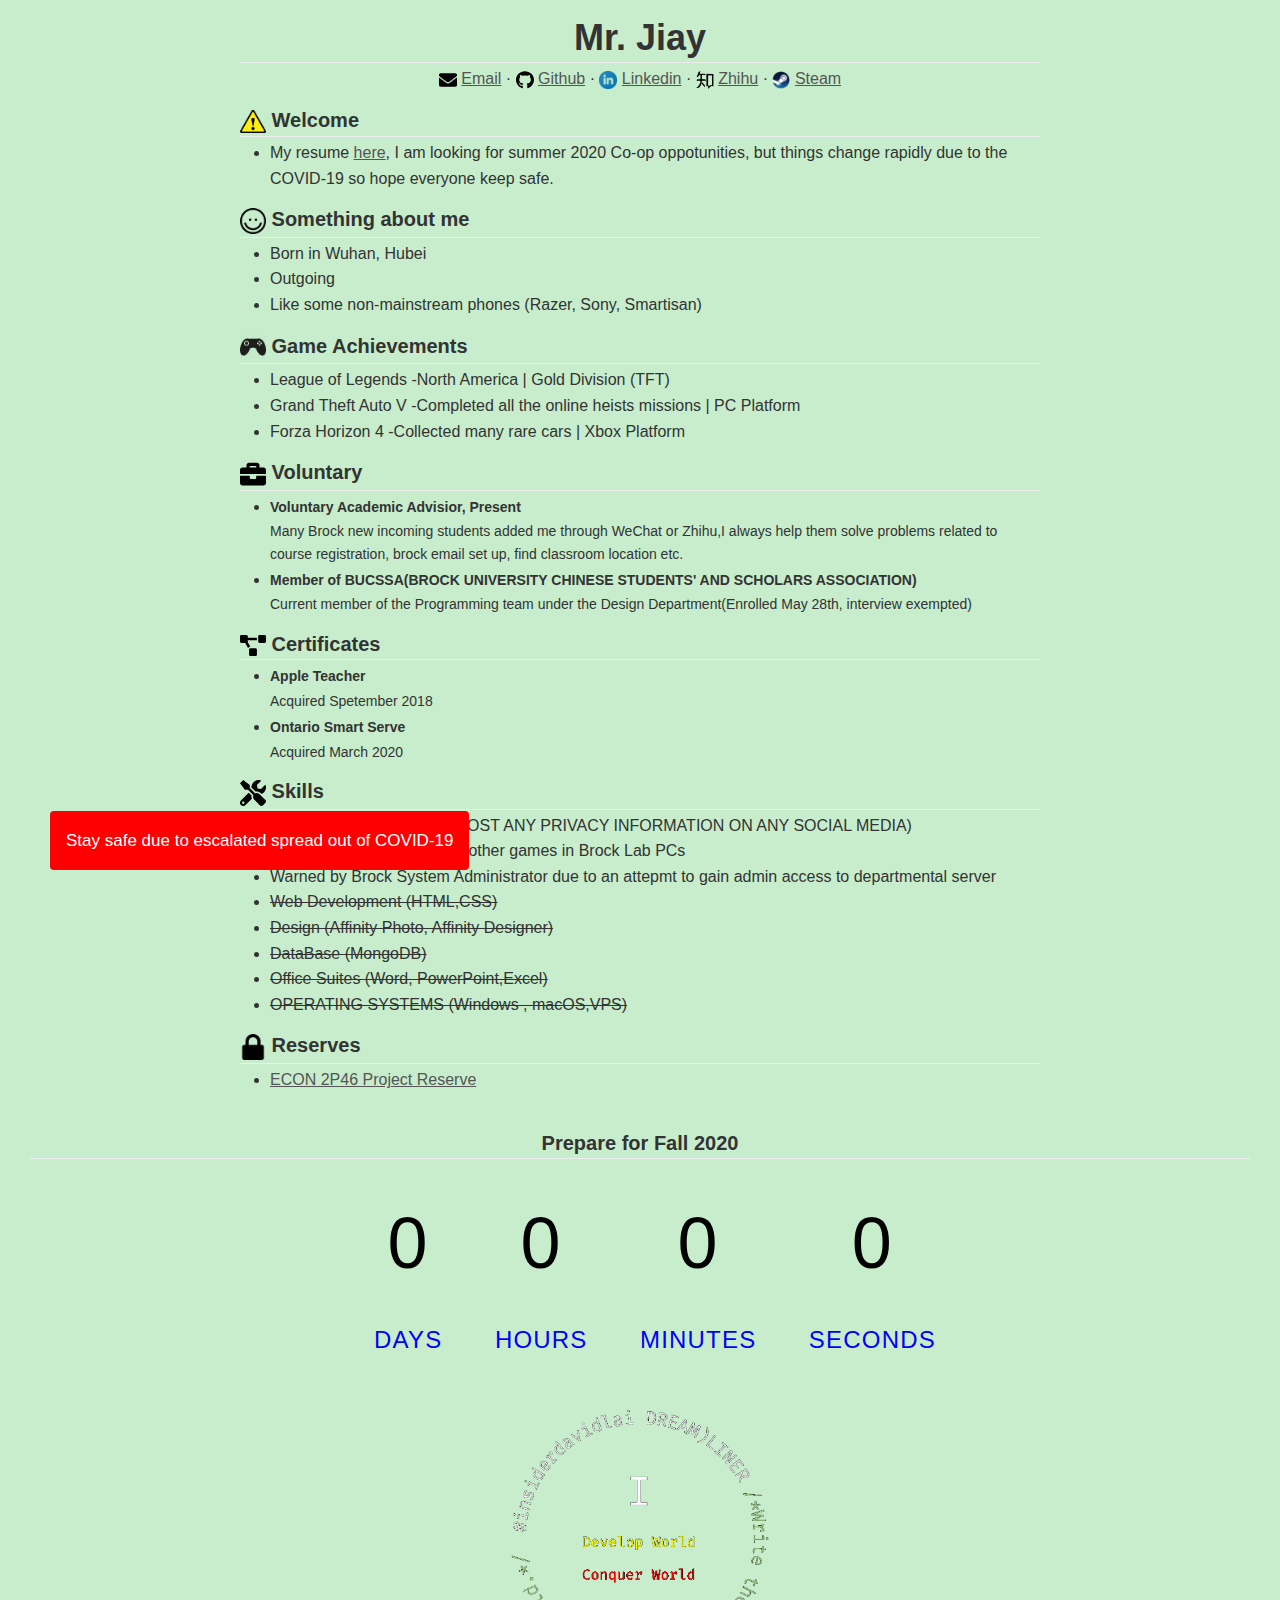
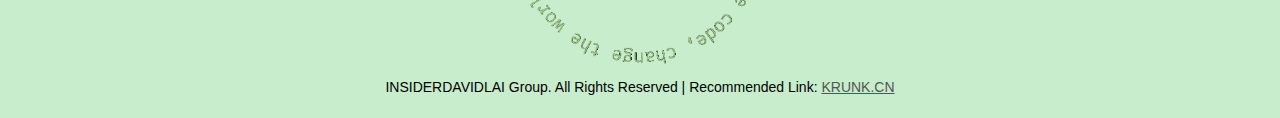
==== index.html @ f8043ad7 "Update index.html" ====
<!doctype html>
<html>

<head>
    <meta charset='UTF-8'>
    <meta name='viewport' content='width=device-width initial-scale=1'>
    <meta name="author" content="Jiayang Lai">
    <meta name="description" content="Jiayang Lai's home page, come and discover more">
    <meta name="keywords" content="赖佳旸,Jiayang Lai,David Lai,Jiayang 
			       David) Lai,Personal Website,Brock University">
    <title>Jiayang Lai</title>
    <link rel="stylesheet" type="text/css" href="style.css">
    <!-- Global site tag (gtag.js) - Google Analytics -->
    <script async src="https://www.googletagmanager.com/gtag/js?id=UA-159043722-1"></script>
    <script src="script.js"></script>
    <script>

        var i = 0;
        var txt = 'Mr. Jiayang (David) Lai';
        var speed = 100;

        function typeName() {
            if (i < txt.length) {
                document.getElementById("demo").innerHTML += txt.charAt(i);
                i++;
                setTimeout(typeName, speed);
            }
        }
        window.dataLayer = window.dataLayer || [];

        function gtag() {
            dataLayer.push(arguments);
        }
        gtag('js', new Date());

        gtag('config', 'UA-159043722-1');
    </script>
</head>

<body class='typora-export os-windows' id="content" onload="typeName()">

    <div id='write' class='is-node'>
        <center>
            <h1 id="demo"></h1>
            <div>


                <span>
                    <img src="assets/envelope-solid.svg" width="18px" onerror="this.style.display = 'none';">
                    <a href="mailto: jl17za@brocku.ca">Email</a>
                </span> ·
                <span>
                    <img src="assets/github-brands.svg" width="18px" onerror="this.style.display = 'none';">
                    <a href="https://github.com/insiderdavidlai">Github</a>
                </span> ·
                <span>
                    <img src="assets/linkedin.png" width="18px" onerror="this.style.display = 'none';">
                    <a href="https://www.linkedin.com/in/insiderdavidlai/">Linkedin</a>
                </span> ·
                <span>
                    <img src="assets/zhihu.png" width="18px" onerror="this.style.display = 'none';">
                    <a href="https://www.zhihu.com/people/david-lai-55">Zhihu</a>
                </span> ·
                <span>
                    <img src="assets/steam.png" width="18px" onerror="this.style.display = 'none';">
                    <a href="https://steamcommunity.com/profiles/76561198335387496/">Steam</a>
                </span>



            </div>
        </center>
        <h2>
            <a name='header-n14' class='md-header-anchor '></a><img src="assets/caution.png" width="30px"> Welcome</h2>
        <ul>
            <li>My resume <a href="resume.html">here</a>, I am looking for summer 2020 Co-op oppotunities, but things
                change rapidly due to the COVID-19 so hope everyone keep safe.</li>
        </ul>
        <h2>
            <a name='header-n14' class='md-header-anchor '></a><img src="assets/smiling.png" width="30px"> Something
            about me
        </h2>
        <ul>
            <li>Born in Wuhan, Hubei </li>
            <li>Outgoing </li>
            <li>Like some non-mainstream phones (Razer, Sony, Smartisan) </li>
        </ul>
        <h2>
            <a name='header-n14' class='md-header-anchor '></a><img src="assets/games.png" width="30px"> Game
            Achievements
        </h2>
        <ul>
            <li>League of Legends -North America | Gold Division (TFT) </li>
            <li>Grand Theft Auto V -Completed all the online heists missions | PC Platform</li>
            <li>Forza Horizon 4 -Collected many rare cars | Xbox Platform</li>
        </ul>
        <h2>

            <a name='header-n24' class='md-header-anchor '></a><img src="assets/briefcase-solid.svg" width="30px">
            Voluntary
        </h2>
        <ul>
            <li>
                <p><strong>Voluntary Academic Advisior, Present</strong></p>
                <p>Many Brock new incoming students added me through WeChat or Zhihu,I always help them solve problems
                    related to course registration, brock email set up, find classroom location etc. </p>
            </li>
        </ul>
        <ul>
            <li>
                <p><strong>Member of BUCSSA(BROCK UNIVERSITY CHINESE STUDENTS' AND SCHOLARS ASSOCIATION)</strong></p>
                <p>Current member of the Programming team under the Design Department(Enrolled May 28th, interview
                    exempted)</p>
            </li>
        </ul>
        <h2>
            <a name='header-n29' class='md-header-anchor '></a><img src="assets/project-diagram-solid.svg" width="30px">
            Certificates
        </h2>
        <ul>
            <li>
                <p><strong>Apple Teacher</strong></p>
                <p>Acquired Spetember 2018</p>
            </li>
        </ul>
        <ul>
            <li>
                <p><strong>Ontario Smart Serve </strong></p>
                <p>Acquired March 2020</p>
            </li>
        </ul>



        <h2><a name='header-n29' class='md-header-anchor '></a><img src="assets/tools-solid.svg" width="30px"> Skills
        </h2>
        <ul>
            <li>Privacy Invader (DO NOT POST ANY PRIVACY INFORMATION ON ANY SOCIAL MEDIA)</li>
            <li>Install League of Legend or other games in Brock Lab PCs</li>
            <li>Warned by Brock System Administrator due to an attepmt to gain admin access to departmental server</li>
            <s>
                <li>Web Development (HTML,CSS)</li>
                <li>Design (Affinity Photo, Affinity Designer)</li>
                <li>DataBase (MongoDB)</li>
                <li>Office Suites (Word, PowerPoint,Excel)</li>
                <li>OPERATING SYSTEMS (Windows , macOS,VPS)</li>
            </s>
        </ul>
        <h2><a name='header-n29' class='md-header-anchor '></a><img src="assets/reserve.png" width="30px"> Reserves</h2>
        <ul>
            <li><a
                    href="https://brocku-my.sharepoint.com/:p:/r/personal/jl17za_brocku_ca/Documents/Current%20take/ECON%202P46/ECON%202P46%20PROJECT%20DESIGN%20For%20Sharing.pptx?d=w6af93aff28b54a208e9b708bddb179eb&csf=1&e=jQQXpv">ECON
                    2P46 Project Reserve</a></li>
        </ul>
    </div>
    <h2><a name='header-n29' class='md-header-anchor '></a><center>Prepare for Fall 2020</center></h2>
    <div class="countdown">
        <ul>
            <li><span class="time" id="cd-days">0</span><span class="label">days</span></li>
            <li><span class="time" id="cd-hours">0</span><span class="label">Hours</span></li>
            <li><span class="time" id="cd-minutes">0</span><span class="label">Minutes</span></li>
            <li><span class="time" id="cd-seconds">0</span><span class="label">Seconds</span></li>
        </ul>
    </div>
    <footer class="footer">

        <img src="assets/lai.png" width="270px" onerror="this.style.display = 'none';" alt="Jiayang Lai icon">
        <div id="snackbar">Stay safe due to escalated spread out of COVID-19</div>
        <!--a href="http://english.wh.gov.cn/index.html"><img src="assets/Wuhan.png"  width="270px" onerror="this.style.display = 'none';"></a-->
        <!--<img src="assets/Wuhan.png" width="270px" onerror="this.style.display = 'none';" alt="Jiayang Lai icon">-->
        <p>INSIDERDAVIDLAI Group. All Rights Reserved | Recommended Link: <a href="https://krunk.cn/">KRUNK.CN </a></p>
    </footer>
</body>

</html>
---- style.css ----
html {
    overflow-x: initial !important;
}

:root {
    --bg-color: #C7EDCC;
    --text-color: #333333;
    --select-text-bg-color: #B5D6FC;
    --select-text-font-color: auto;
    --monospace: "Lucida Console", Consolas, "Courier", monospace;
}

html {
    font-size: 14px;
    background-color: var(--bg-color);
    color: var(--text-color);
    font-family: "Helvetica Neue", Helvetica, Arial, sans-serif;
    -webkit-font-smoothing: antialiased;
}

html,
body {
    -moz-user-select: none;
    -khtml-user-select: none;
    user-select: none;
}

body {
    margin: 0px;
    padding: 0px;
    height: auto;
    bottom: 0px;
    top: 0px;
    left: 0px;
    right: 0px;
    font-size: 1rem;
    line-height: 1.42857;
    overflow-x: hidden;
    background: inherit;
}

iframe {
    margin: auto;
}

a.url {
    word-break: break-all;
}

a:active,
a:hover {
    outline: 0px;
}

.in-text-selection,
 ::selection {
    text-shadow: none;
    background: var(--select-text-bg-color);
    color: var(--select-text-font-color);
}

#write {
    margin: 0px auto;
    height: auto;
    width: inherit;
    word-break: normal;
    word-wrap: break-word;
    position: relative;
    white-space: normal;
    overflow-x: visible;
    padding-top: 40px;
}

#write.first-line-indent p {
    text-indent: 2em;
}

#write.first-line-indent li p,
#write.first-line-indent p * {
    text-indent: 0px;
}

#write.first-line-indent li {
    margin-left: 2em;
}

.for-image #write {
    padding-left: 8px;
    padding-right: 8px;
}

body.typora-export {
    padding-left: 30px;
    padding-right: 30px;
}

.typora-export .footnote-line,
.typora-export li,
.typora-export p {
    white-space: pre-wrap;
}

@media screen and (max-width: 500px) {
    body.typora-export {
        padding-left: 0px;
        padding-right: 0px;
    }
    #write {
        padding-left: 20px;
        padding-right: 20px;
    }
    .CodeMirror-sizer {
        margin-left: 0px !important;
    }
    .CodeMirror-gutters {
        display: none !important;
    }
}

#write li>figure:first-child {
    margin-top: -20px;
}

#write ol,
#write ul {
    position: relative;
}

img {
    max-width: 100%;
    vertical-align: middle;
}

button,
input,
select,
textarea {
    color: inherit;
    font-style: inherit;
    font-variant: inherit;
    font-weight: inherit;
    font-stretch: inherit;
    font-size: inherit;
    line-height: inherit;
    font-family: inherit;
}

input[type="checkbox"],
input[type="radio"] {
    line-height: normal;
    padding: 0px;
}

*,
 ::after,
 ::before {
    box-sizing: border-box;
}

#write h1,
#write h2,
#write h3,
#write h4,
#write h5,
#write h6,
#write p,
#write pre {
    width: inherit;
}

#write h1,
#write h2,
#write h3,
#write h4,
#write h5,
#write h6,
#write p {
    position: relative;
}

h1,
h2,
h3,
h4,
h5,
h6 {
    break-after: avoid-page;
    break-inside: avoid;
    orphans: 2;
}

p {
    orphans: 4;
}

h1 {
    font-size: 2rem;
}

h2 {
    font-size: 1.8rem;
}

h3 {
    font-size: 1.6rem;
}

h4 {
    font-size: 1.4rem;
}

h5 {
    font-size: 1.2rem;
}

h6 {
    font-size: 1rem;
}

.md-math-block,
.md-rawblock,
h1,
h2,
h3,
h4,
h5,
h6,
p {
    margin-top: 1rem;
    margin-bottom: 1rem;
}

.hidden {
    display: none;
}

.md-blockmeta {
    color: rgb(204, 204, 204);
    font-weight: 700;
    font-style: italic;
}

a {
    cursor: pointer;
}

sup.md-footnote {
    padding: 2px 4px;
    background-color: rgba(238, 238, 238, 0.7);
    color: rgb(85, 85, 85);
    border-radius: 4px;
    cursor: pointer;
}

sup.md-footnote a,
sup.md-footnote a:hover {
    color: inherit;
    text-transform: inherit;
    text-decoration: inherit;
}

#write input[type="checkbox"] {
    cursor: pointer;
    width: inherit;
    height: inherit;
}

figure {
    overflow-x: auto;
    margin: 1.2em 0px;
    max-width: calc(100% + 16px);
    padding: 0px;
}

figure>table {
    margin: 0px !important;
}

tr {
    break-inside: avoid;
    break-after: auto;
}

thead {
    display: table-header-group;
}

table {
    border-collapse: collapse;
    border-spacing: 0px;
    width: 100%;
    overflow: auto;
    break-inside: auto;
    text-align: left;
}

table.md-table td {
    min-width: 32px;
}

.CodeMirror-gutters {
    border-right: 0px;
    background-color: inherit;
}

.CodeMirror {
    text-align: left;
}

.CodeMirror-placeholder {
    opacity: 0.3;
}

.CodeMirror pre {
    padding: 0px 4px;
}

.CodeMirror-lines {
    padding: 0px;
}

div.hr:focus {
    cursor: none;
}

#write pre {
    white-space: pre-wrap;
}

#write.fences-no-line-wrapping pre {
    white-space: pre;
}

#write pre.ty-contain-cm {
    white-space: normal;
}

.CodeMirror-gutters {
    margin-right: 4px;
}

.md-fences {
    font-size: 0.9rem;
    display: block;
    break-inside: avoid;
    text-align: left;
    overflow: visible;
    white-space: pre;
    background: inherit;
    position: relative !important;
}

.md-diagram-panel {
    width: 100%;
    margin-top: 10px;
    text-align: center;
    padding-top: 0px;
    padding-bottom: 8px;
    overflow-x: auto;
}

#write .md-fences.mock-cm {
    white-space: pre-wrap;
}

.md-fences.md-fences-with-lineno {
    padding-left: 0px;
}

#write.fences-no-line-wrapping .md-fences.mock-cm {
    white-space: pre;
    overflow-x: auto;
}

.md-fences.mock-cm.md-fences-with-lineno {
    padding-left: 8px;
}

.CodeMirror-line,
twitterwidget {
    break-inside: avoid;
}

.footnotes {
    opacity: 0.8;
    font-size: 0.9rem;
    margin-top: 1em;
    margin-bottom: 1em;
}

.footnotes+.footnotes {
    margin-top: 0px;
}

.md-reset {
    margin: 0px;
    padding: 0px;
    border: 0px;
    outline: 0px;
    vertical-align: top;
    background: 0px 0px;
    text-decoration: none;
    text-shadow: none;
    float: none;
    position: static;
    width: auto;
    height: auto;
    white-space: nowrap;
    cursor: inherit;
    -webkit-tap-highlight-color: transparent;
    line-height: normal;
    font-weight: 400;
    text-align: left;
    box-sizing: content-box;
    direction: ltr;
}

li div {
    padding-top: 0px;
}

blockquote {
    margin: 1rem 0px;
}

li .mathjax-block,
li p {
    margin: 0.5rem 0px;
}

li {
    margin: 0px;
    position: relative;
}

blockquote> :last-child {
    margin-bottom: 0px;
}

blockquote> :first-child,
li> :first-child {
    margin-top: 0px;
}

.footnotes-area {
    color: rgb(136, 136, 136);
    margin-top: 0.714rem;
    padding-bottom: 0.143rem;
    white-space: normal;
}

#write .footnote-line {
    white-space: pre-wrap;
}

@media print {
    body,
    html {
        border: 1px solid transparent;
        height: 99%;
        break-after: avoid;
        break-before: avoid;
    }
    #write {
        margin-top: 0px;
        padding-top: 0px;
        border-color: transparent !important;
    }
    .typora-export * {
        -webkit-print-color-adjust: exact;
    }
    html.blink-to-pdf {
        font-size: 13px;
    }
    .typora-export #write {
        padding-left: 32px;
        padding-right: 32px;
        padding-bottom: 0px;
        break-after: avoid;
    }
    .typora-export #write::after {
        height: 0px;
    }
    @page {
        margin: 20mm 0px;
    }
}

.footnote-line {
    margin-top: 0.714em;
    font-size: 0.7em;
}

a img,
img a {
    cursor: pointer;
}

pre.md-meta-block {
    font-size: 0.8rem;
    min-height: 0.8rem;
    white-space: pre-wrap;
    background: rgb(204, 204, 204);
    display: block;
    overflow-x: hidden;
}

p>.md-image:only-child:not(.md-img-error) img,
p>img:only-child {
    display: block;
    margin: auto;
}

p>.md-image:only-child {
    display: inline-block;
    width: 100%;
}

#write .MathJax_Display {
    margin: 0.8em 0px 0px;
}

.md-math-block {
    width: 100%;
}

.md-math-block:not(:empty)::after {
    display: none;
}

[contenteditable="true"]:active,
[contenteditable="true"]:focus {
    outline: 0px;
    box-shadow: none;
}

.md-task-list-item {
    position: relative;
    list-style-type: none;
}

.task-list-item.md-task-list-item {
    padding-left: 0px;
}

.md-task-list-item>input {
    position: absolute;
    top: 0px;
    left: 0px;
    margin-left: -1.2em;
    margin-top: calc(1em - 10px);
}

.math {
    font-size: 1rem;
}

.md-toc {
    min-height: 3.58rem;
    position: relative;
    font-size: 0.9rem;
    border-radius: 10px;
}

.md-toc-content {
    position: relative;
    margin-left: 0px;
}

.md-toc-content::after,
.md-toc::after {
    display: none;
}

.md-toc-item {
    display: block;
    color: rgb(65, 131, 196);
}

.md-toc-item a {
    text-decoration: none;
}

.md-toc-inner:hover {
    text-decoration: underline;
}

.md-toc-inner {
    display: inline-block;
    cursor: pointer;
}

.md-toc-h1 .md-toc-inner {
    margin-left: 0px;
    font-weight: 700;
}

.md-toc-h2 .md-toc-inner {
    margin-left: 2em;
}

.md-toc-h3 .md-toc-inner {
    margin-left: 4em;
}

.md-toc-h4 .md-toc-inner {
    margin-left: 6em;
}

.md-toc-h5 .md-toc-inner {
    margin-left: 8em;
}

.md-toc-h6 .md-toc-inner {
    margin-left: 10em;
}

@media screen and (max-width: 48em) {
    .md-toc-h3 .md-toc-inner {
        margin-left: 3.5em;
    }
    .md-toc-h4 .md-toc-inner {
        margin-left: 5em;
    }
    .md-toc-h5 .md-toc-inner {
        margin-left: 6.5em;
    }
    .md-toc-h6 .md-toc-inner {
        margin-left: 8em;
    }
}

a.md-toc-inner {
    font-size: inherit;
    font-style: inherit;
    font-weight: inherit;
    line-height: inherit;
}

.footnote-line a:not(.reversefootnote) {
    color: inherit;
}

.md-attr {
    display: none;
}

.md-fn-count::after {
    content: ".";
}

code,
pre,
samp,
tt {
    font-family: var(--monospace);
}

kbd {
    margin: 0px 0.1em;
    padding: 0.1em 0.6em;
    font-size: 0.8em;
    color: rgb(36, 39, 41);
    background: rgb(255, 255, 255);
    border: 1px solid rgb(173, 179, 185);
    border-radius: 3px;
    box-shadow: rgba(12, 13, 14, 0.2) 0px 1px 0px, rgb(255, 255, 255) 0px 0px 0px 2px inset;
    white-space: nowrap;
    vertical-align: middle;
}

.md-comment {
    color: rgb(162, 127, 3);
    opacity: 0.8;
    font-family: var(--monospace);
}

code {
    text-align: left;
    vertical-align: initial;
}

a.md-print-anchor {
    white-space: pre !important;
    border-width: initial !important;
    border-style: none !important;
    border-color: initial !important;
    display: inline-block !important;
    position: absolute !important;
    width: 1px !important;
    right: 0px !important;
    outline: 0px !important;
    background: 0px 0px !important;
    text-decoration: initial !important;
    text-shadow: initial !important;
}

.md-inline-math .MathJax_SVG .noError {
    display: none !important;
}

.html-for-mac .inline-math-svg .MathJax_SVG {
    vertical-align: 0.2px;
}

.md-math-block .MathJax_SVG_Display {
    text-align: center;
    margin: 0px;
    position: relative;
    text-indent: 0px;
    max-width: none;
    max-height: none;
    min-height: 0px;
    min-width: 100%;
    width: auto;
    overflow-y: hidden;
    display: block !important;
}

.MathJax_SVG_Display,
.md-inline-math .MathJax_SVG_Display {
    width: auto;
    margin: inherit;
    display: inline-block !important;
}

.MathJax_SVG .MJX-monospace {
    font-family: var(--monospace);
}

.MathJax_SVG .MJX-sans-serif {
    font-family: sans-serif;
}

.MathJax_SVG {
    display: inline;
    font-style: normal;
    font-weight: 400;
    line-height: normal;
    zoom: 90%;
    text-indent: 0px;
    text-align: left;
    text-transform: none;
    letter-spacing: normal;
    word-spacing: normal;
    word-wrap: normal;
    white-space: nowrap;
    float: none;
    direction: ltr;
    max-width: none;
    max-height: none;
    min-width: 0px;
    min-height: 0px;
    border: 0px;
    padding: 0px;
    margin: 0px;
}

.MathJax_SVG * {
    transition: none;
}

.MathJax_SVG_Display svg {
    vertical-align: middle !important;
    margin-bottom: 0px !important;
}

.os-windows.monocolor-emoji .md-emoji {
    font-family: "Segoe UI Symbol", sans-serif;
}

.md-diagram-panel>svg {
    max-width: 100%;
}

[lang="mermaid"] svg,
[lang="flow"] svg {
    max-width: 100%;
}

[lang="mermaid"] .node text {
    font-size: 1rem;
}

table tr th {
    border-bottom: 0px;
}

video {
    max-width: 100%;
    display: block;
    margin: 0px auto;
}

iframe {
    max-width: 100%;
    width: 100%;
    border: none;
}

.highlight td,
.highlight tr {
    border: 0px;
}

#write {
    padding-top: 0px !important;
    padding-bottom: 20px !important;
}

content {
    margin-top: 0px !important;
    padding-top: 0px !important;
}

a {
    color: rgb(0, 0, 0);
}

h1,
h2 {
    border-bottom: 1px solid rgb(238, 238, 238) !important;
    margin-bottom: 3px !important;
    padding-bottom: 3px !important;
}

h2 img {
    width: 26px !important;
}

h2 {
    font-size: 17px !important;
}

p {
    margin-bottom: 2px !important;
    margin-top: 2px !important;
    font-size: 14px !important;
}

ul {
    margin-top: 2px !important;
    margin-bottom: 2px !important;
}

li p {
    margin-bottom: 0px !important;
}

:root {
    --side-bar-bg-color: #fafafa;
    --control-text-color: #777;
}

html {
    font-size: 16px;
}

body {
    font-family: "Open Sans", "Clear Sans", "Helvetica Neue", Helvetica, Arial, sans-serif;
    color: rgb(51, 51, 51);
    line-height: 1.6;
}

#write {
    max-width: 860px;
    margin: 0px auto;
    padding: 30px 30px 100px;
}

#write>ul:first-child,
#write>ol:first-child {
    margin-top: 30px;
}

a {
    color: rgb(85, 85, 85);
}

h1,
h2,
h3,
h4,
h5,
h6 {
    position: relative;
    margin-top: 1rem;
    margin-bottom: 1rem;
    font-weight: bold;
    line-height: 1.4;
    cursor: text;
}

h1:hover a.anchor,
h2:hover a.anchor,
h3:hover a.anchor,
h4:hover a.anchor,
h5:hover a.anchor,
h6:hover a.anchor {
    text-decoration: none;
}

h1 tt,
h1 code {
    font-size: inherit;
}

h2 tt,
h2 code {
    font-size: inherit;
}

h3 tt,
h3 code {
    font-size: inherit;
}

h4 tt,
h4 code {
    font-size: inherit;
}

h5 tt,
h5 code {
    font-size: inherit;
}

h6 tt,
h6 code {
    font-size: inherit;
}

h1 {
    padding-bottom: 0.3em;
    font-size: 2.25em;
    line-height: 1.2;
    border-bottom: 1px solid rgb(238, 238, 238);
}

h2 {
    padding-bottom: 0.3em;
    line-height: 1.225;
    border-bottom: 1px solid rgb(238, 238, 238);
    font-size: 20px !important;
}

p,
blockquote,
ul,
ol,
dl,
table {
    margin: 0.8em 0px;
}

li>ol,
li>ul {
    margin: 0px;
}

hr {
    height: 2px;
    padding: 0px;
    margin: 16px 0px;
    background-color: rgb(231, 231, 231);
    border: 0px none;
    overflow: hidden;
    box-sizing: content-box;
}

li p.first {
    display: inline-block;
}

ul,
ol {
    padding-left: 30px;
}

ul:first-child,
ol:first-child {
    margin-top: 0px;
}

ul:last-child,
ol:last-child {
    margin-bottom: 0px;
}

blockquote {
    border-left: 4px solid rgb(223, 226, 229);
    padding: 0px 15px;
    color: rgb(119, 119, 119);
}

blockquote blockquote {
    padding-right: 0px;
}

table {
    padding: 0px;
    word-break: initial;
}

table tr {
    border-top: 1px solid rgb(223, 226, 229);
    margin: 0px;
    padding: 0px;
}

table tr:nth-child(2n),
thead {
    background-color: rgb(248, 248, 248);
}

table tr th {
    font-weight: bold;
    border-width: 1px 1px 0px;
    border-top-style: solid;
    border-right-style: solid;
    border-left-style: solid;
    border-top-color: rgb(223, 226, 229);
    border-right-color: rgb(223, 226, 229);
    border-left-color: rgb(223, 226, 229);
    border-image: initial;
    border-bottom-style: initial;
    border-bottom-color: initial;
    text-align: left;
    margin: 0px;
    padding: 6px 13px;
}

table tr td {
    border: 1px solid rgb(223, 226, 229);
    text-align: left;
    margin: 0px;
    padding: 6px 13px;
}

table tr th:first-child,
table tr td:first-child {
    margin-top: 0px;
}

table tr th:last-child,
table tr td:last-child {
    margin-bottom: 0px;
}

.CodeMirror-lines {
    padding-left: 4px;
}

.code-tooltip {
    box-shadow: rgba(0, 28, 36, 0.3) 0px 1px 1px 0px;
    border-top: 1px solid rgb(238, 242, 242);
}

.md-fences,
code,
tt {
    border: 1px solid rgb(231, 234, 237);
    background-color: rgb(248, 248, 248);
    border-radius: 3px;
    padding: 2px 4px 0px;
    font-size: 0.9em;
}

code {
    background-color: rgb(243, 244, 244);
    padding: 0px 2px;
}

.md-fences {
    margin-bottom: 15px;
    margin-top: 15px;
    padding-top: 8px;
    padding-bottom: 6px;
}

.md-task-list-item>input {
    margin-left: -1.3em;
}

@media print {
    html {
        font-size: 13px;
    }
    table,
    pre {
        break-inside: avoid;
    }
    pre {
        word-wrap: break-word;
    }
}

.md-fences {
    background-color: rgb(248, 248, 248);
}

#write pre.md-meta-block {
    padding: 1rem;
    font-size: 85%;
    line-height: 1.45;
    background-color: rgb(247, 247, 247);
    border: 0px;
    border-radius: 3px;
    color: rgb(119, 119, 119);
    margin-top: 0px !important;
}

.mathjax-block>.code-tooltip {
    bottom: 0.375rem;
}

.md-mathjax-midline {
    background: rgb(250, 250, 250);
}

#write>h3.md-focus::before {
    left: -1.5625rem;
    top: 0.375rem;
}

#write>h4.md-focus::before {
    left: -1.5625rem;
    top: 0.285714rem;
}

#write>h5.md-focus::before {
    left: -1.5625rem;
    top: 0.285714rem;
}

#write>h6.md-focus::before {
    left: -1.5625rem;
    top: 0.285714rem;
}

.md-image>.md-meta {
    border-radius: 3px;
    padding: 2px 0px 0px 4px;
    font-size: 0.9em;
    color: inherit;
}

.md-tag {
    color: rgb(167, 167, 167);
    opacity: 1;
}

.md-toc {
    margin-top: 20px;
    padding-bottom: 20px;
}

.sidebar-tabs {
    border-bottom: none;
}

#typora-quick-open {
    border: 1px solid rgb(221, 221, 221);
    background-color: rgb(248, 248, 248);
}

#typora-quick-open-item {
    background-color: rgb(250, 250, 250);
    border-color: rgb(254, 254, 254) rgb(229, 229, 229) rgb(229, 229, 229) rgb(238, 238, 238);
    border-style: solid;
    border-width: 1px;
}

.on-focus-mode blockquote {
    border-left-color: rgba(85, 85, 85, 0.12);
}

header,
.context-menu,
.megamenu-content,
footer {
    font-family: "Segoe UI", Arial, sans-serif;
}

.file-node-content:hover .file-node-icon,
.file-node-content:hover .file-node-open-state {
    visibility: visible;
}

.mac-seamless-mode #typora-sidebar {
    background-color: var(--side-bar-bg-color);
}

.md-lang {
    color: rgb(180, 101, 77);
}

.html-for-mac .context-menu {
    --item-hover-bg-color: #E6F0FE;
}

#md-notification .btn {
    border: 0px;
}

.dropdown-menu .divider {
    border-color: rgb(229, 229, 229);
}

@media print {
    #write {
        padding-top: 0px !important;
        padding-bottom: 20px !important;
    }
    content {
        margin-top: 0px !important;
        padding-top: 0px !important;
    }
    a {
        color: rgb(0, 0, 0);
    }
    h1,
    h2 {
        border-bottom: 1px solid rgb(238, 238, 238) !important;
        margin-bottom: 3px !important;
        padding-bottom: 3px !important;
    }
    h2 img {
        width: 16px !important;
    }
    h2 {
        font-size: 17px !important;
    }
    p {
        margin-bottom: 2px !important;
        margin-top: 2px !important;
    }
    ul {
        margin-top: 2px !important;
        margin-bottom: 2px !important;
    }
    li p {
        margin-bottom: 0px !important;
    }
    footer {
        display: none;
    }
}

#snackbar {
    background-color: red;
    color: #fff;
    text-align: center;
    border-radius: 4px;
    padding: 16px;
    position: fixed;
    z-index: 1;
    bottom: 30px;
    font-size: 17px;
}

.footer {
    margin: 20px;
    text-align: center;
    color: black;
}

.typora-export li,
.typora-export p,
.typora-export,
.footnote-line {
    white-space: normal;
}

.countdown {
    color: #585858;
    text-align: center;
}

.countdown .cd-message {
    display: block;
    padding: 20px;
    background: transparent;
    color: gold;
    font-family: AlfaSlabOne-Regular, "Trebuchet MS", sans-serif;
    letter-spacing: 0.02em;
    font-size: 3em;
    line-height: 100%;
    text-transform: uppercase;
}

.countdown li {
    font-size: 1.5em !important;
    padding: 1em !important; margin: 0 !important;
    display: inline-block !important;
    list-style-type: none !important;
    text-transform: uppercase !important;
}

.countdown li span.time {
    padding-bottom: 20px !important;
    display: block !important;
    font-family: AlfaSlabOne-Regular, "Trebuchet MS", sans-serif;
    letter-spacing: 0.02em;
    font-size: 3em !important;
    color: black;
}

.countdown li span.label {
    letter-spacing: 0.05em;
    color: blue;
}

@media only screen and (max-width: 840px) {

    .countdown li { padding: .5em !important; }
    .countdown li span.time { font-size: 2em !important; padding-bottom: 10px !important; }
    .countdown li span.label { font-size: .8em !important; }
}
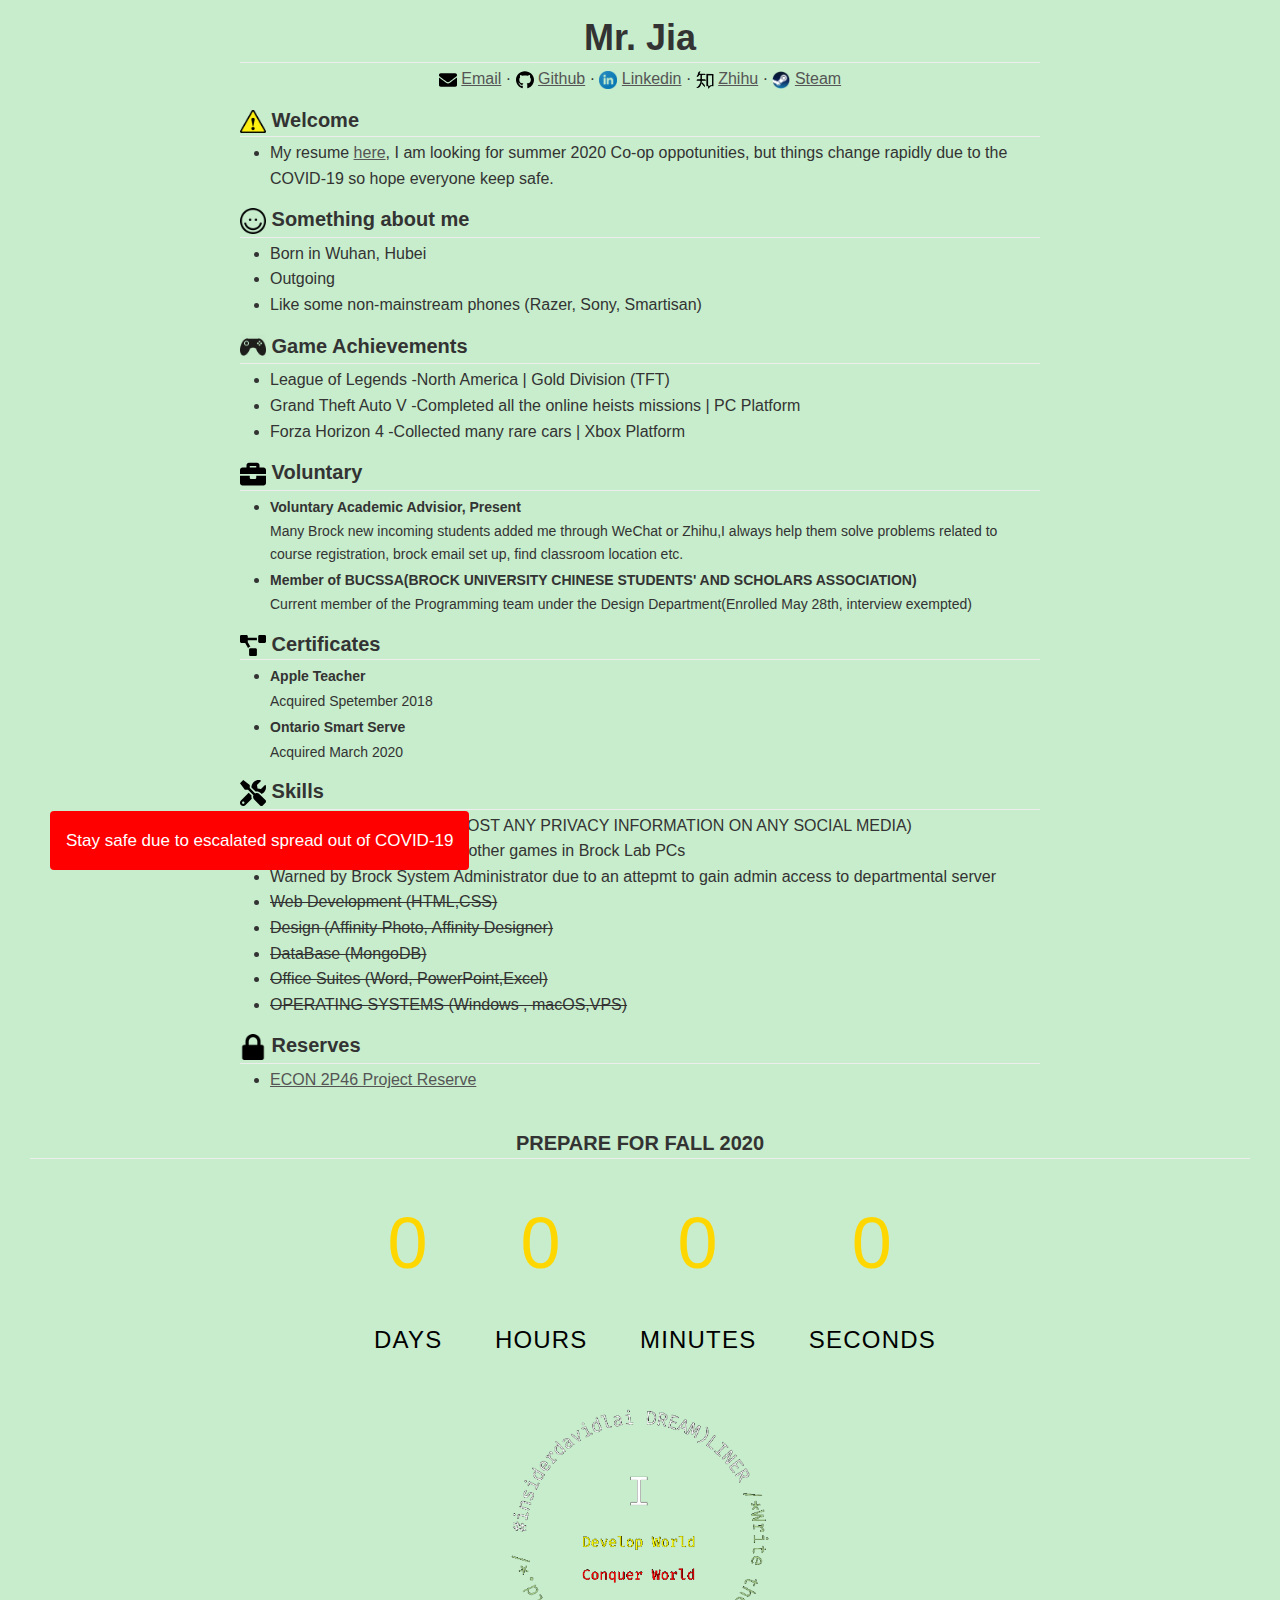
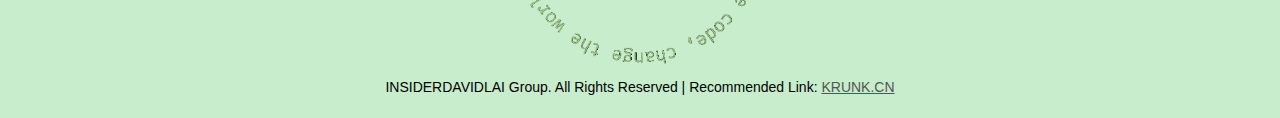
==== commit 33d70cec: "update" ====
--- a/index.html
+++ b/index.html
@@ -153,7 +153,7 @@
                     2P46 Project Reserve</a></li>
         </ul>
     </div>
-    <h2><a name='header-n29' class='md-header-anchor '></a><center>Prepare for Fall 2020</center></h2>
+    <h2><a name='header-n29' class='md-header-anchor '></a><center>PREPARE FOR FALL 2020</center></h2>
     <div class="countdown">
         <ul>
             <li><span class="time" id="cd-days">0</span><span class="label">days</span></li>
--- a/style.css
+++ b/style.css
@@ -1281,7 +1281,7 @@
     display: block;
     padding: 20px;
     background: transparent;
-    color: gold;
+    color: goldenrod;
     font-family: AlfaSlabOne-Regular, "Trebuchet MS", sans-serif;
     letter-spacing: 0.02em;
     font-size: 3em;
@@ -1303,12 +1303,12 @@
     font-family: AlfaSlabOne-Regular, "Trebuchet MS", sans-serif;
     letter-spacing: 0.02em;
     font-size: 3em !important;
-    color: black;
+    color: gold;
 }
 
 .countdown li span.label {
     letter-spacing: 0.05em;
-    color: blue;
+    color: black;
 }
 
 @media only screen and (max-width: 840px) {
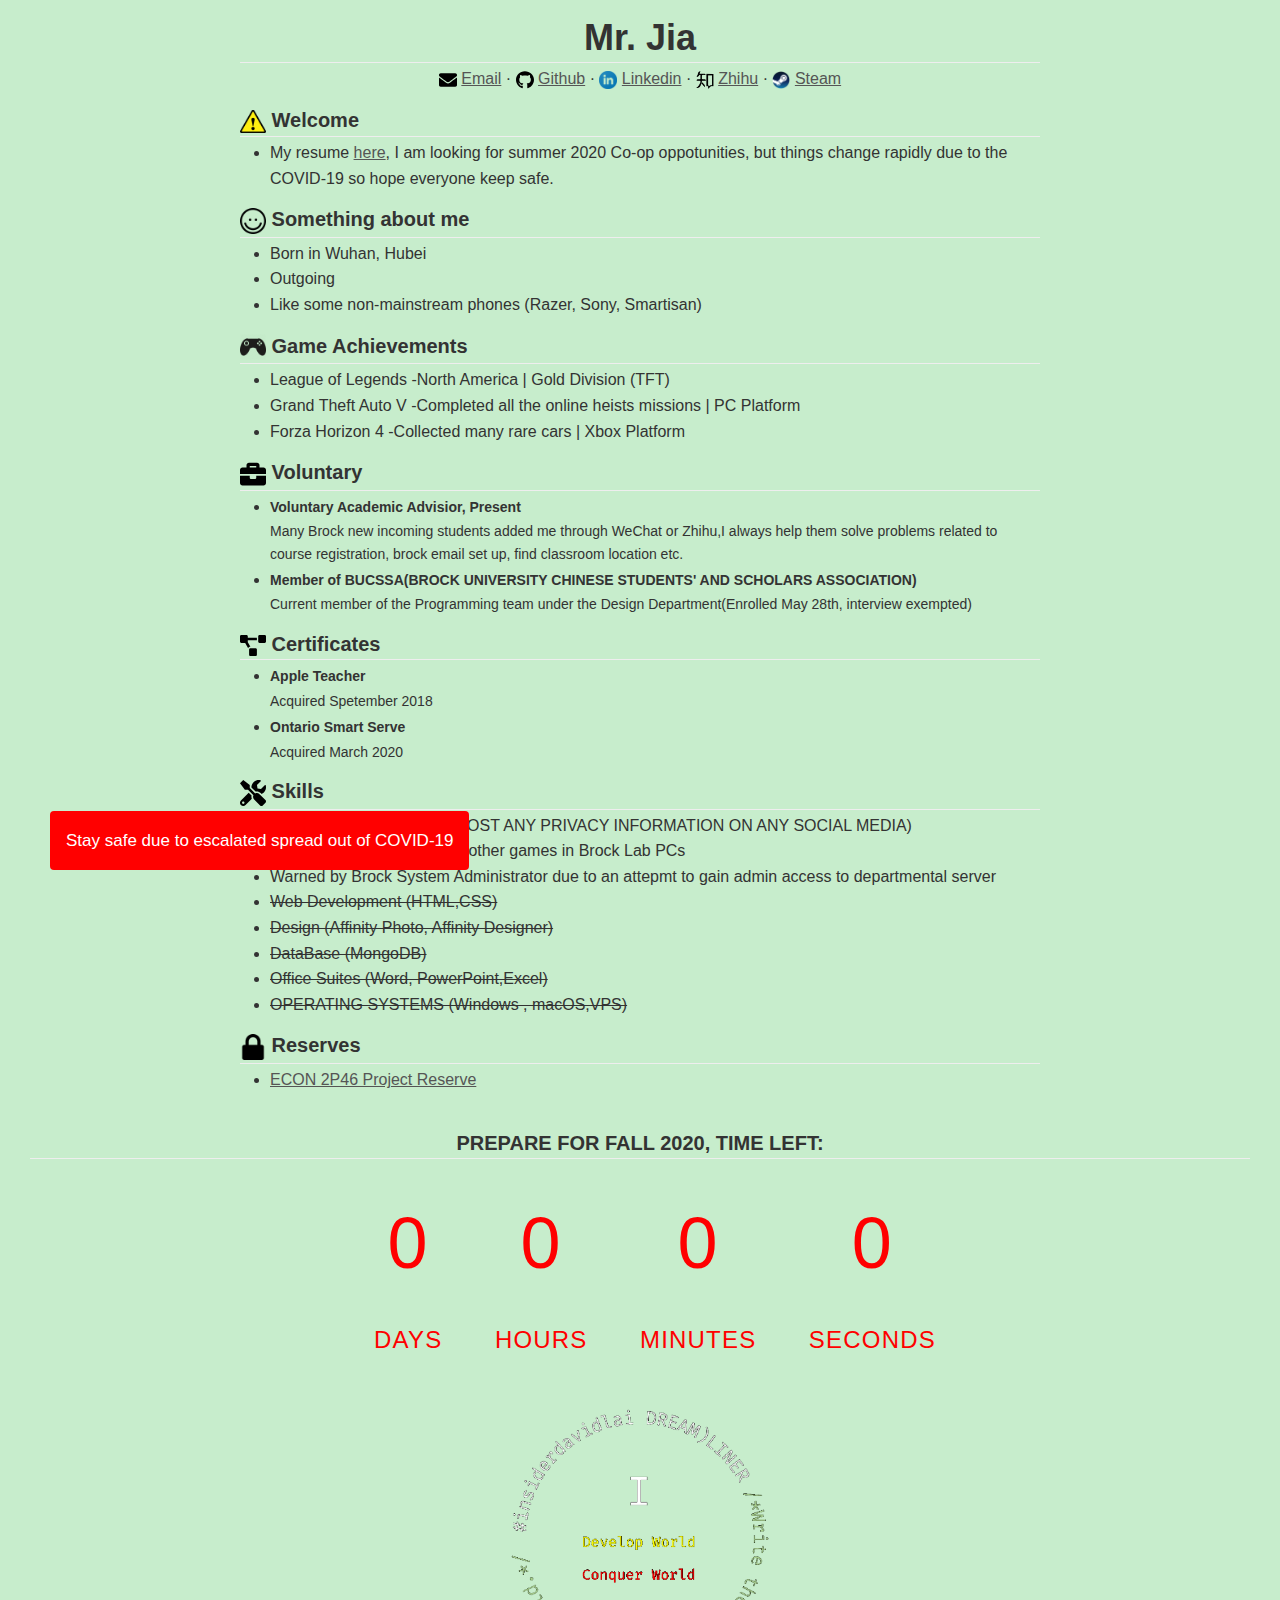
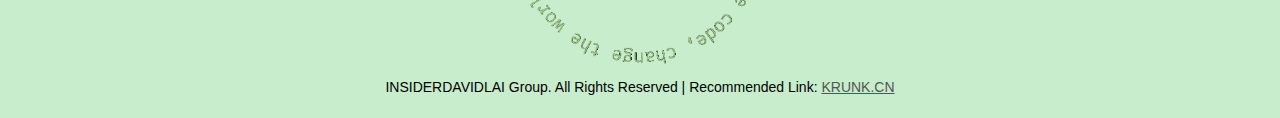
==== commit 13e888d2: "Update index.html" ====
--- a/index.html
+++ b/index.html
@@ -153,7 +153,7 @@
                     2P46 Project Reserve</a></li>
         </ul>
     </div>
-    <h2><a name='header-n29' class='md-header-anchor '></a><center>PREPARE FOR FALL 2020</center></h2>
+    <h2><a name='header-n29' class='md-header-anchor '></a><center>PREPARE FOR FALL 2020, TIME LEFT:</center></h2>
     <div class="countdown">
         <ul>
             <li><span class="time" id="cd-days">0</span><span class="label">days</span></li>
--- a/style.css
+++ b/style.css
@@ -1281,7 +1281,7 @@
     display: block;
     padding: 20px;
     background: transparent;
-    color: goldenrod;
+    color: red;
     font-family: AlfaSlabOne-Regular, "Trebuchet MS", sans-serif;
     letter-spacing: 0.02em;
     font-size: 3em;
@@ -1303,12 +1303,12 @@
     font-family: AlfaSlabOne-Regular, "Trebuchet MS", sans-serif;
     letter-spacing: 0.02em;
     font-size: 3em !important;
-    color: gold;
+    color: red;
 }
 
 .countdown li span.label {
     letter-spacing: 0.05em;
-    color: black;
+    color: red;
 }
 
 @media only screen and (max-width: 840px) {
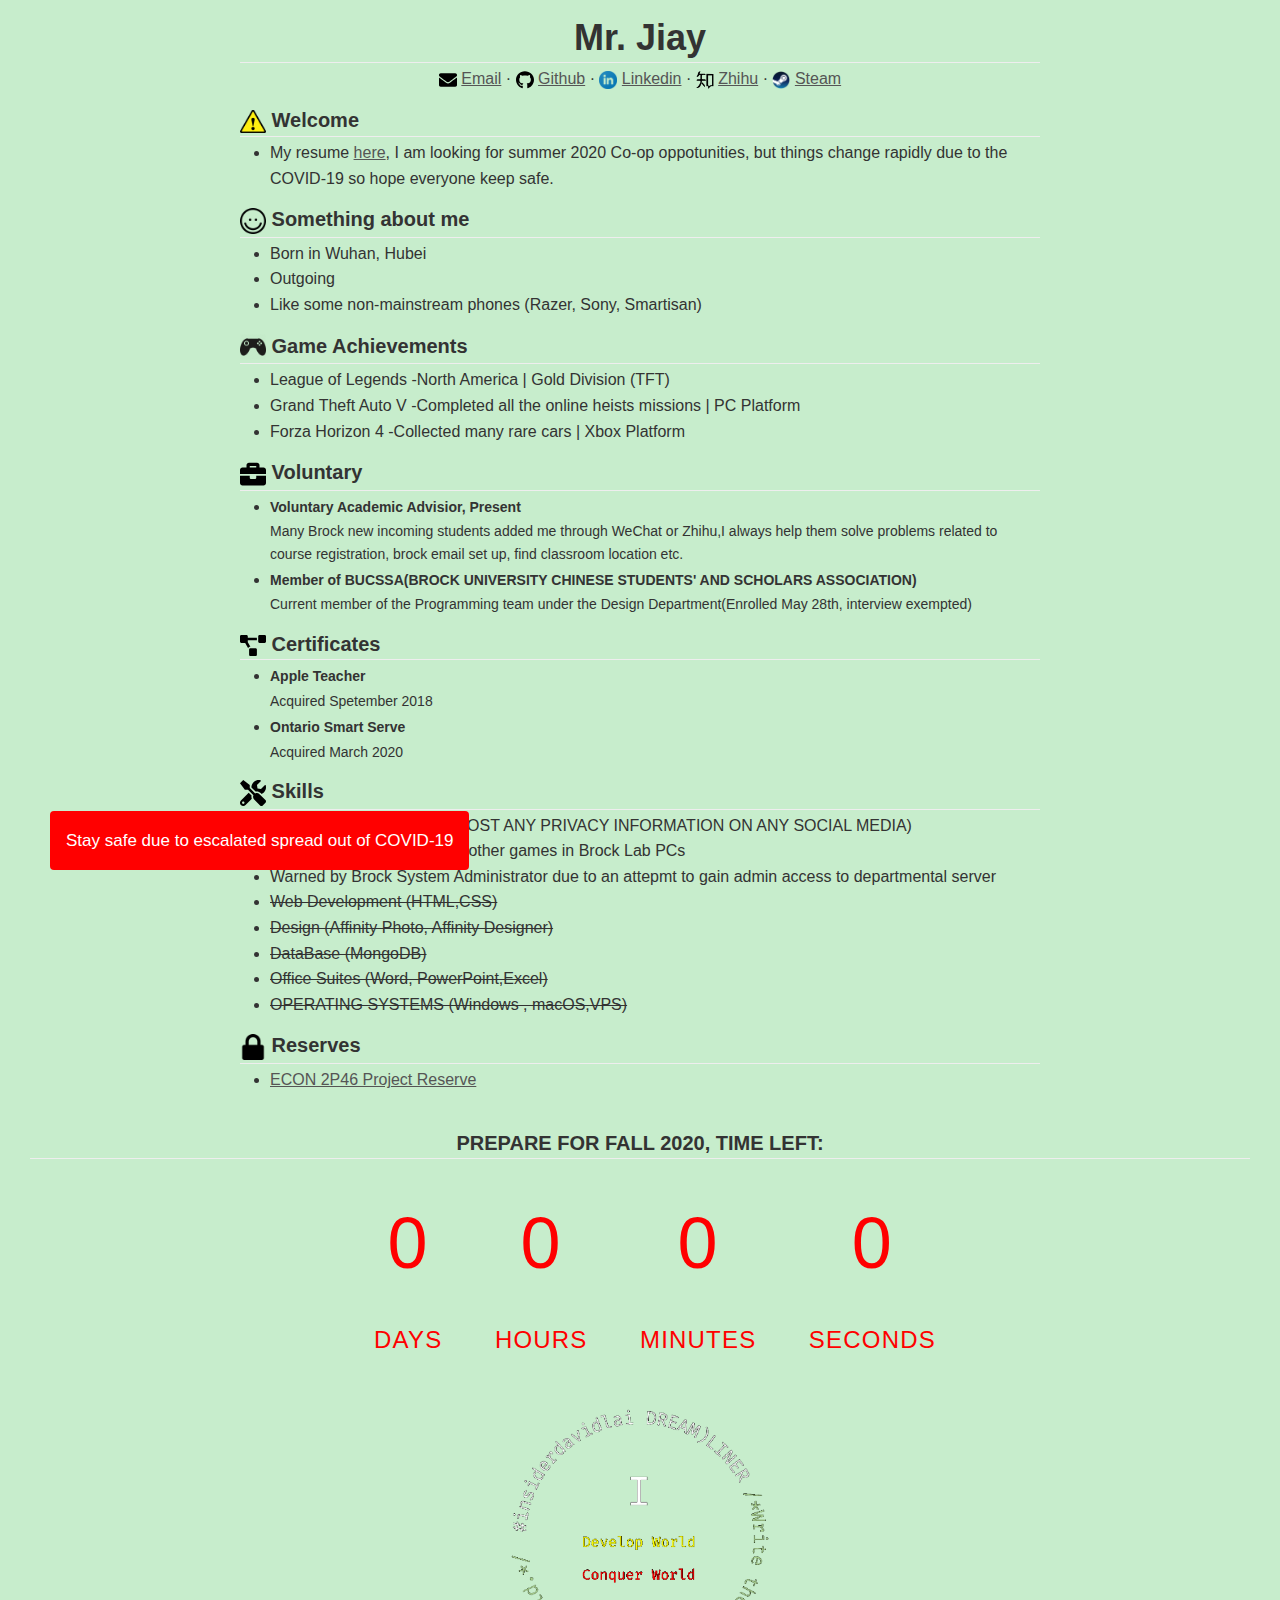
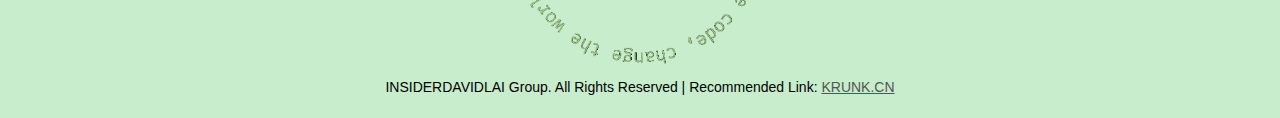
==== commit 3e4d94a9: "Update index.html" ====
--- a/index.html
+++ b/index.html
@@ -165,6 +165,7 @@
     <footer class="footer">
 
         <img src="assets/lai.png" width="270px" onerror="this.style.display = 'none';" alt="Jiayang Lai icon">
+        <br>
         <div id="snackbar">Stay safe due to escalated spread out of COVID-19</div>
         <!--a href="http://english.wh.gov.cn/index.html"><img src="assets/Wuhan.png"  width="270px" onerror="this.style.display = 'none';"></a-->
         <!--<img src="assets/Wuhan.png" width="270px" onerror="this.style.display = 'none';" alt="Jiayang Lai icon">-->
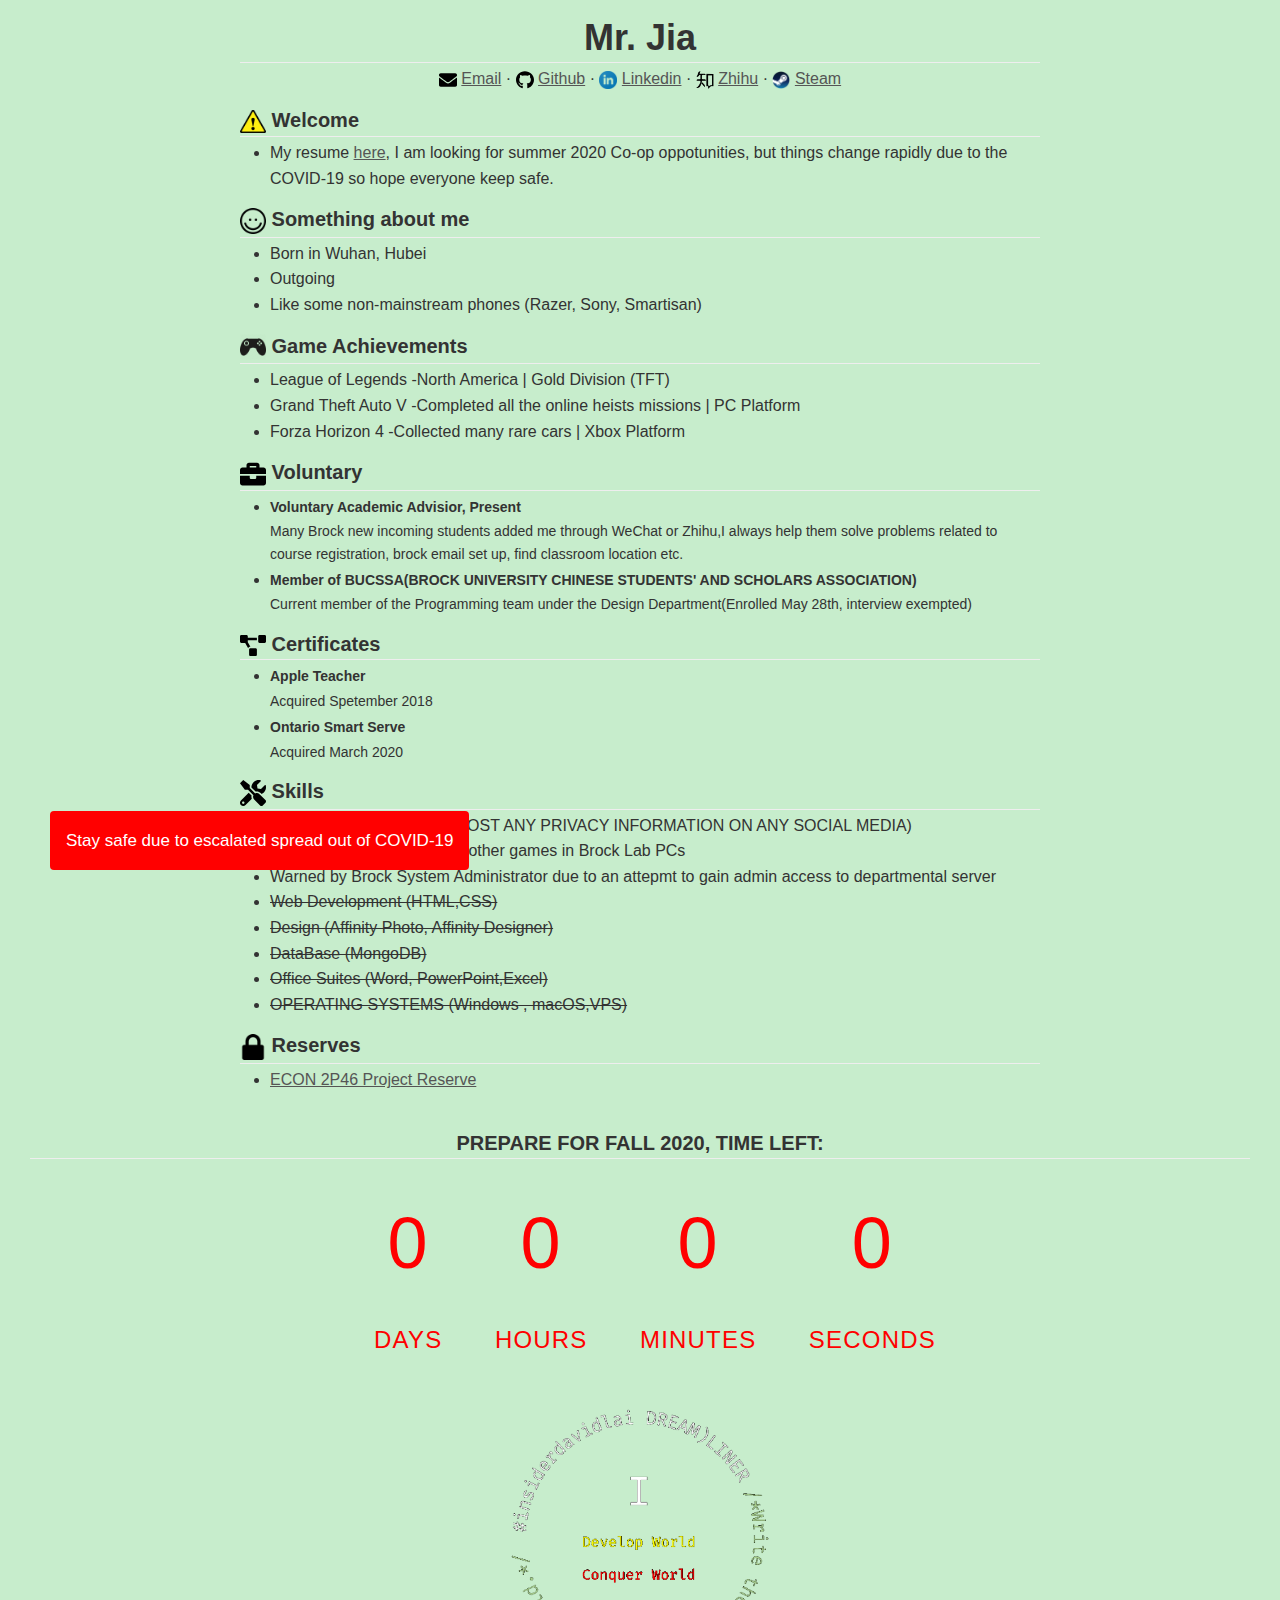
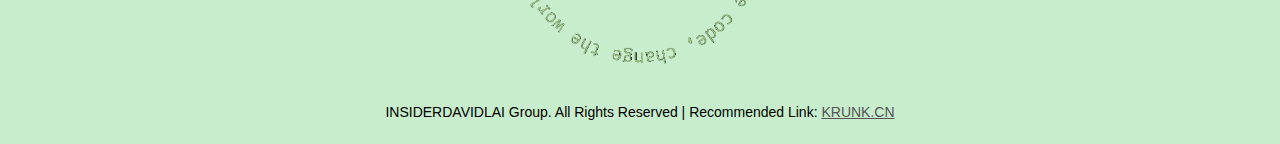
==== commit 07569568: "Update index.html" ====
--- a/index.html
+++ b/index.html
@@ -166,6 +166,7 @@
 
         <img src="assets/lai.png" width="270px" onerror="this.style.display = 'none';" alt="Jiayang Lai icon">
         <br>
+        <br>
         <div id="snackbar">Stay safe due to escalated spread out of COVID-19</div>
         <!--a href="http://english.wh.gov.cn/index.html"><img src="assets/Wuhan.png"  width="270px" onerror="this.style.display = 'none';"></a-->
         <!--<img src="assets/Wuhan.png" width="270px" onerror="this.style.display = 'none';" alt="Jiayang Lai icon">-->
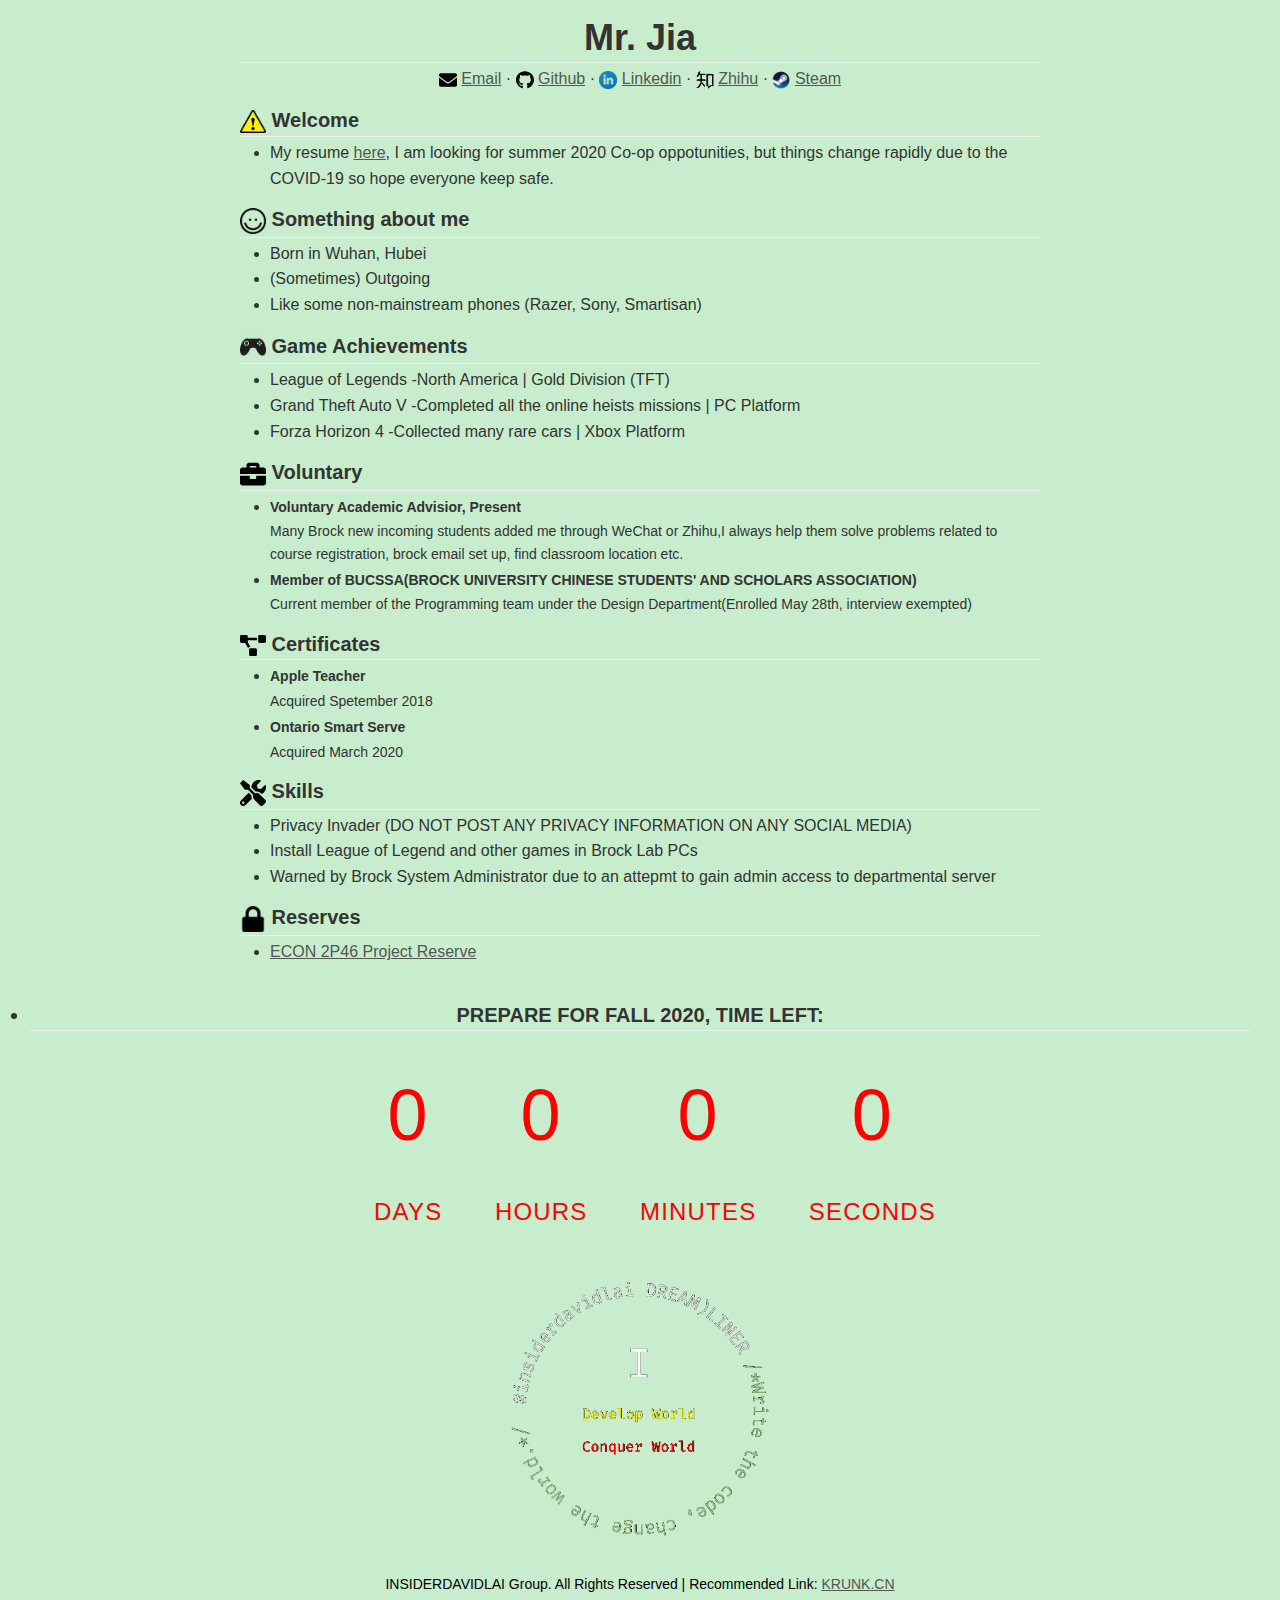
==== commit 5e78b583: "Update" ====
--- a/index.html
+++ b/index.html
@@ -82,7 +82,7 @@
         </h2>
         <ul>
             <li>Born in Wuhan, Hubei </li>
-            <li>Outgoing </li>
+            <li>(Sometimes) Outgoing </li>
             <li>Like some non-mainstream phones (Razer, Sony, Smartisan) </li>
         </ul>
         <h2>
@@ -136,15 +136,9 @@
         </h2>
         <ul>
             <li>Privacy Invader (DO NOT POST ANY PRIVACY INFORMATION ON ANY SOCIAL MEDIA)</li>
-            <li>Install League of Legend or other games in Brock Lab PCs</li>
+            <li>Install League of Legend and other games in Brock Lab PCs</li>
             <li>Warned by Brock System Administrator due to an attepmt to gain admin access to departmental server</li>
-            <s>
-                <li>Web Development (HTML,CSS)</li>
-                <li>Design (Affinity Photo, Affinity Designer)</li>
-                <li>DataBase (MongoDB)</li>
-                <li>Office Suites (Word, PowerPoint,Excel)</li>
-                <li>OPERATING SYSTEMS (Windows , macOS,VPS)</li>
-            </s>
+            
         </ul>
         <h2><a name='header-n29' class='md-header-anchor '></a><img src="assets/reserve.png" width="30px"> Reserves</h2>
         <ul>
@@ -153,7 +147,11 @@
                     2P46 Project Reserve</a></li>
         </ul>
     </div>
-    <h2><a name='header-n29' class='md-header-anchor '></a><center>PREPARE FOR FALL 2020, TIME LEFT:</center></h2>
+    <h2><a name='header-n29' class='md-header-anchor '></a>
+        <center>
+            <li>PREPARE FOR FALL 2020, TIME LEFT:</li>
+        </center>
+    </h2>
     <div class="countdown">
         <ul>
             <li><span class="time" id="cd-days">0</span><span class="label">days</span></li>
@@ -167,7 +165,7 @@
         <img src="assets/lai.png" width="270px" onerror="this.style.display = 'none';" alt="Jiayang Lai icon">
         <br>
         <br>
-        <div id="snackbar">Stay safe due to escalated spread out of COVID-19</div>
+        <!--<div id="snackbar">Stay safe due to escalated spread out of COVID-19</div>-->
         <!--a href="http://english.wh.gov.cn/index.html"><img src="assets/Wuhan.png"  width="270px" onerror="this.style.display = 'none';"></a-->
         <!--<img src="assets/Wuhan.png" width="270px" onerror="this.style.display = 'none';" alt="Jiayang Lai icon">-->
         <p>INSIDERDAVIDLAI Group. All Rights Reserved | Recommended Link: <a href="https://krunk.cn/">KRUNK.CN </a></p>
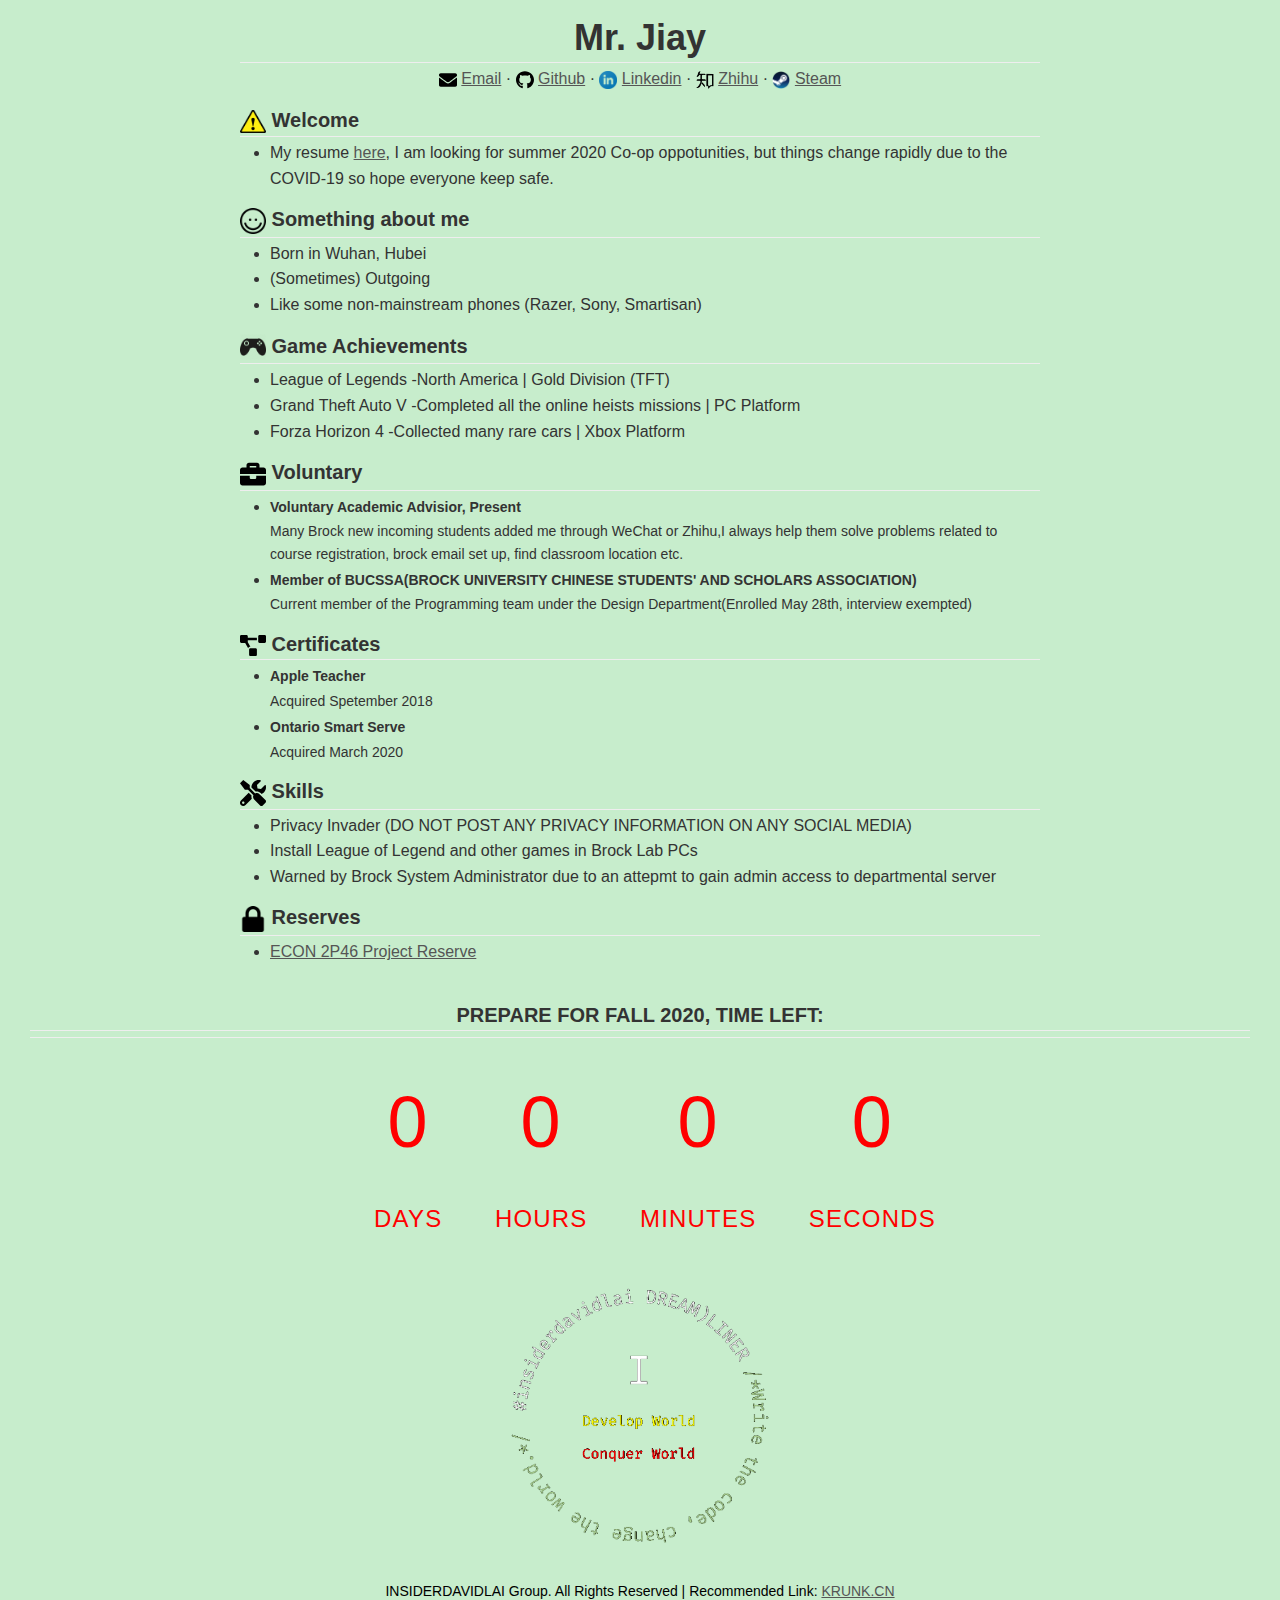
==== commit f11b393b: "Update index.html" ====
--- a/index.html
+++ b/index.html
@@ -149,7 +149,7 @@
     </div>
     <h2><a name='header-n29' class='md-header-anchor '></a>
         <center>
-            <li>PREPARE FOR FALL 2020, TIME LEFT:</li>
+            <h2>PREPARE FOR FALL 2020, TIME LEFT:</h2>
         </center>
     </h2>
     <div class="countdown">
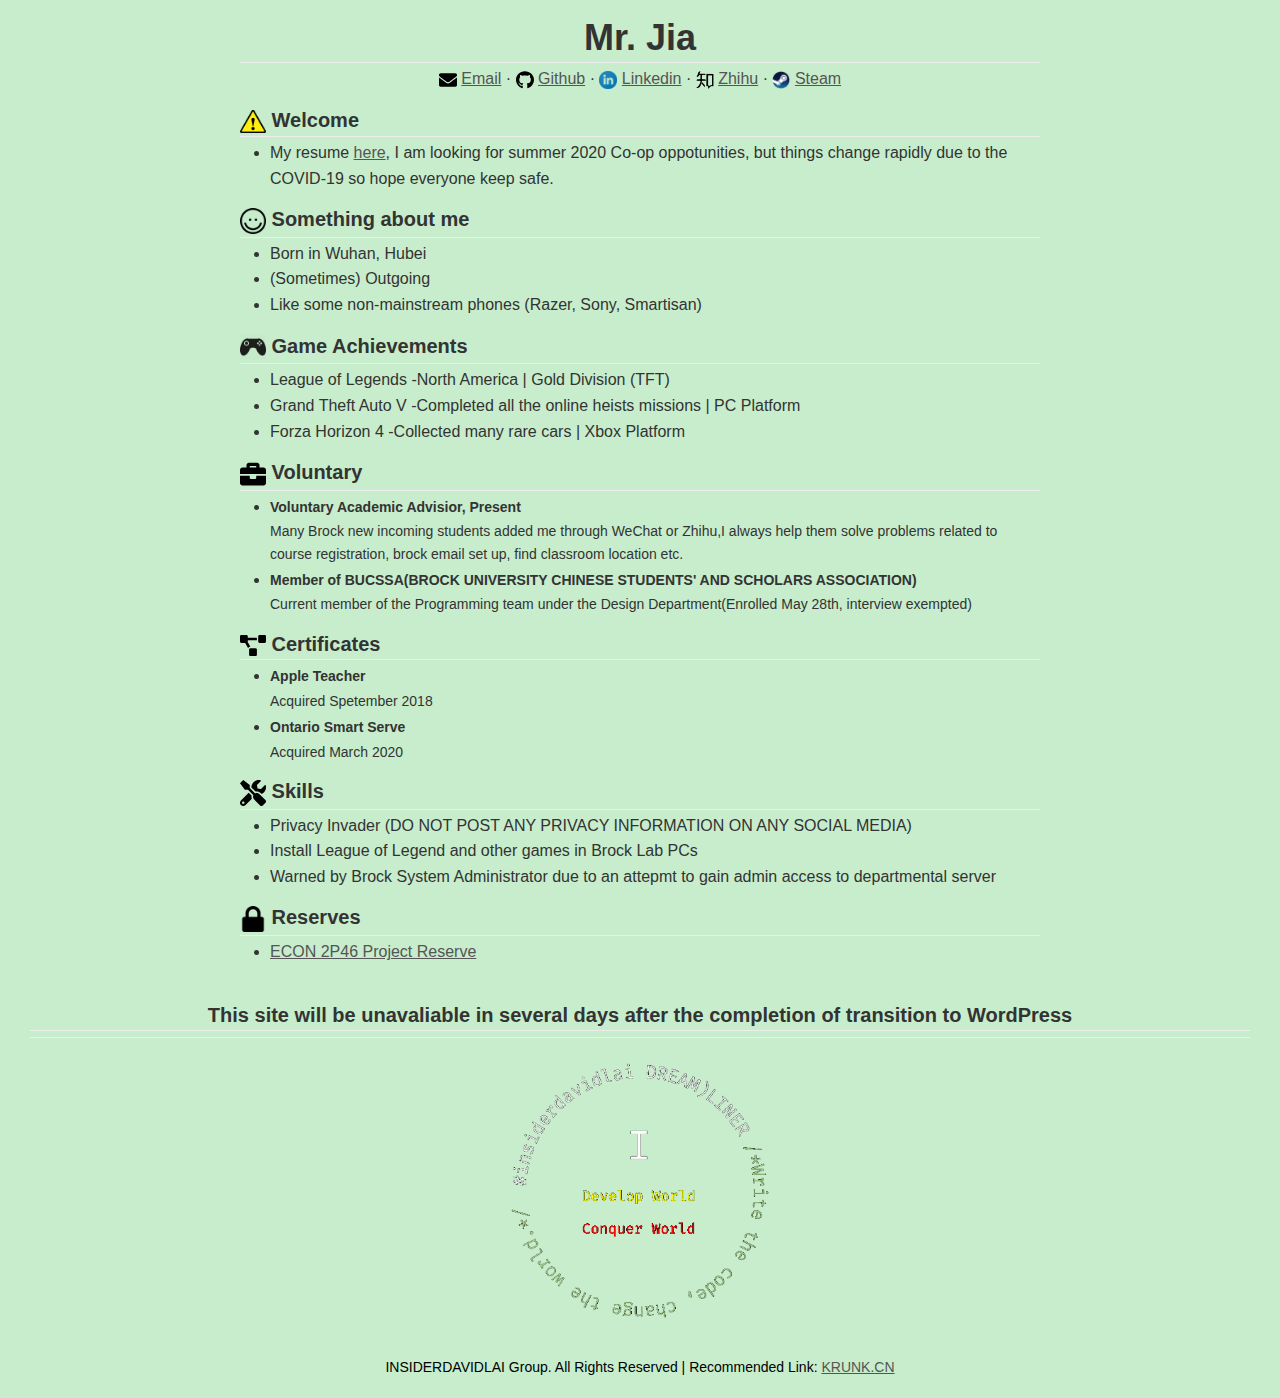
==== commit 6bb4a200: "Update index.html" ====
--- a/index.html
+++ b/index.html
@@ -149,17 +149,10 @@
     </div>
     <h2><a name='header-n29' class='md-header-anchor '></a>
         <center>
-            <h2>PREPARE FOR FALL 2020, TIME LEFT:</h2>
+            <h2>This site will be unavaliable in several days after the completion of transition to WordPress</h2>
         </center>
     </h2>
-    <div class="countdown">
-        <ul>
-            <li><span class="time" id="cd-days">0</span><span class="label">days</span></li>
-            <li><span class="time" id="cd-hours">0</span><span class="label">Hours</span></li>
-            <li><span class="time" id="cd-minutes">0</span><span class="label">Minutes</span></li>
-            <li><span class="time" id="cd-seconds">0</span><span class="label">Seconds</span></li>
-        </ul>
-    </div>
+    
     <footer class="footer">
 
         <img src="assets/lai.png" width="270px" onerror="this.style.display = 'none';" alt="Jiayang Lai icon">
@@ -172,4 +165,4 @@
     </footer>
 </body>
 
-</html>+</html>
